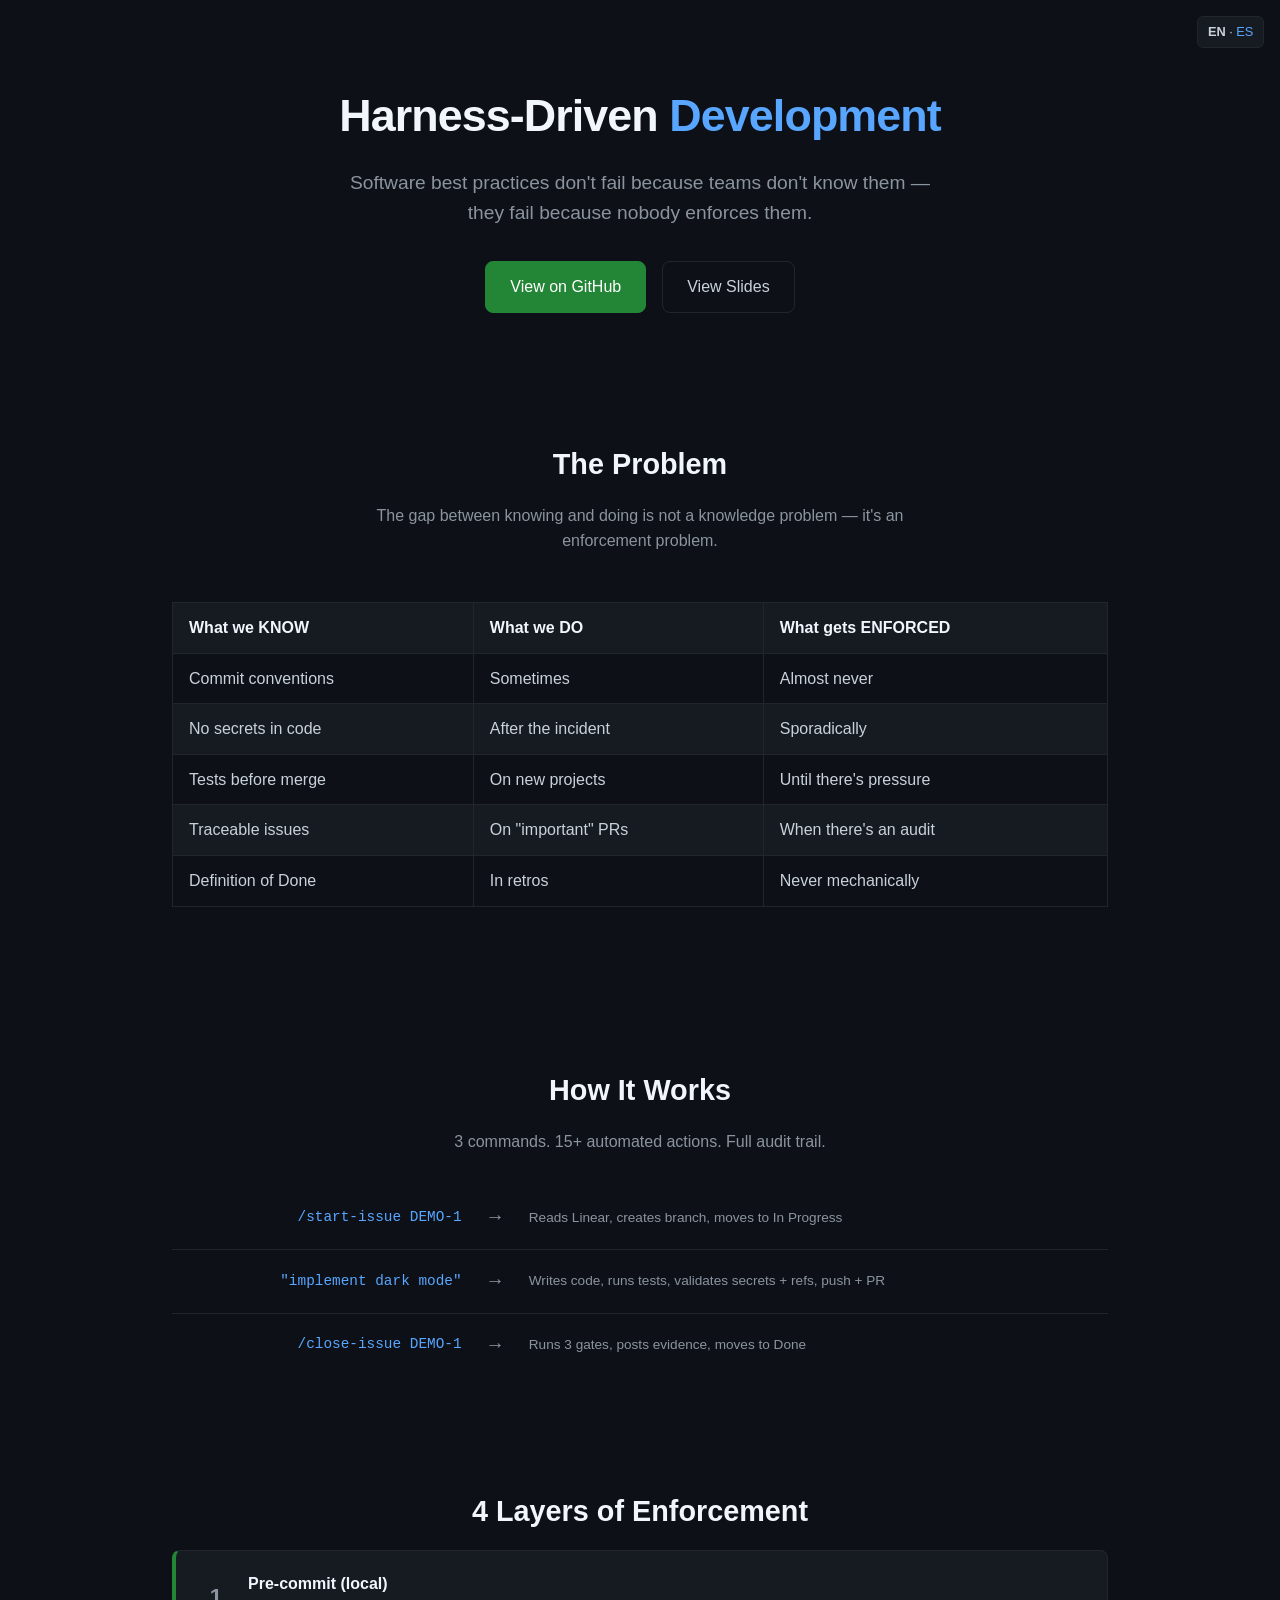
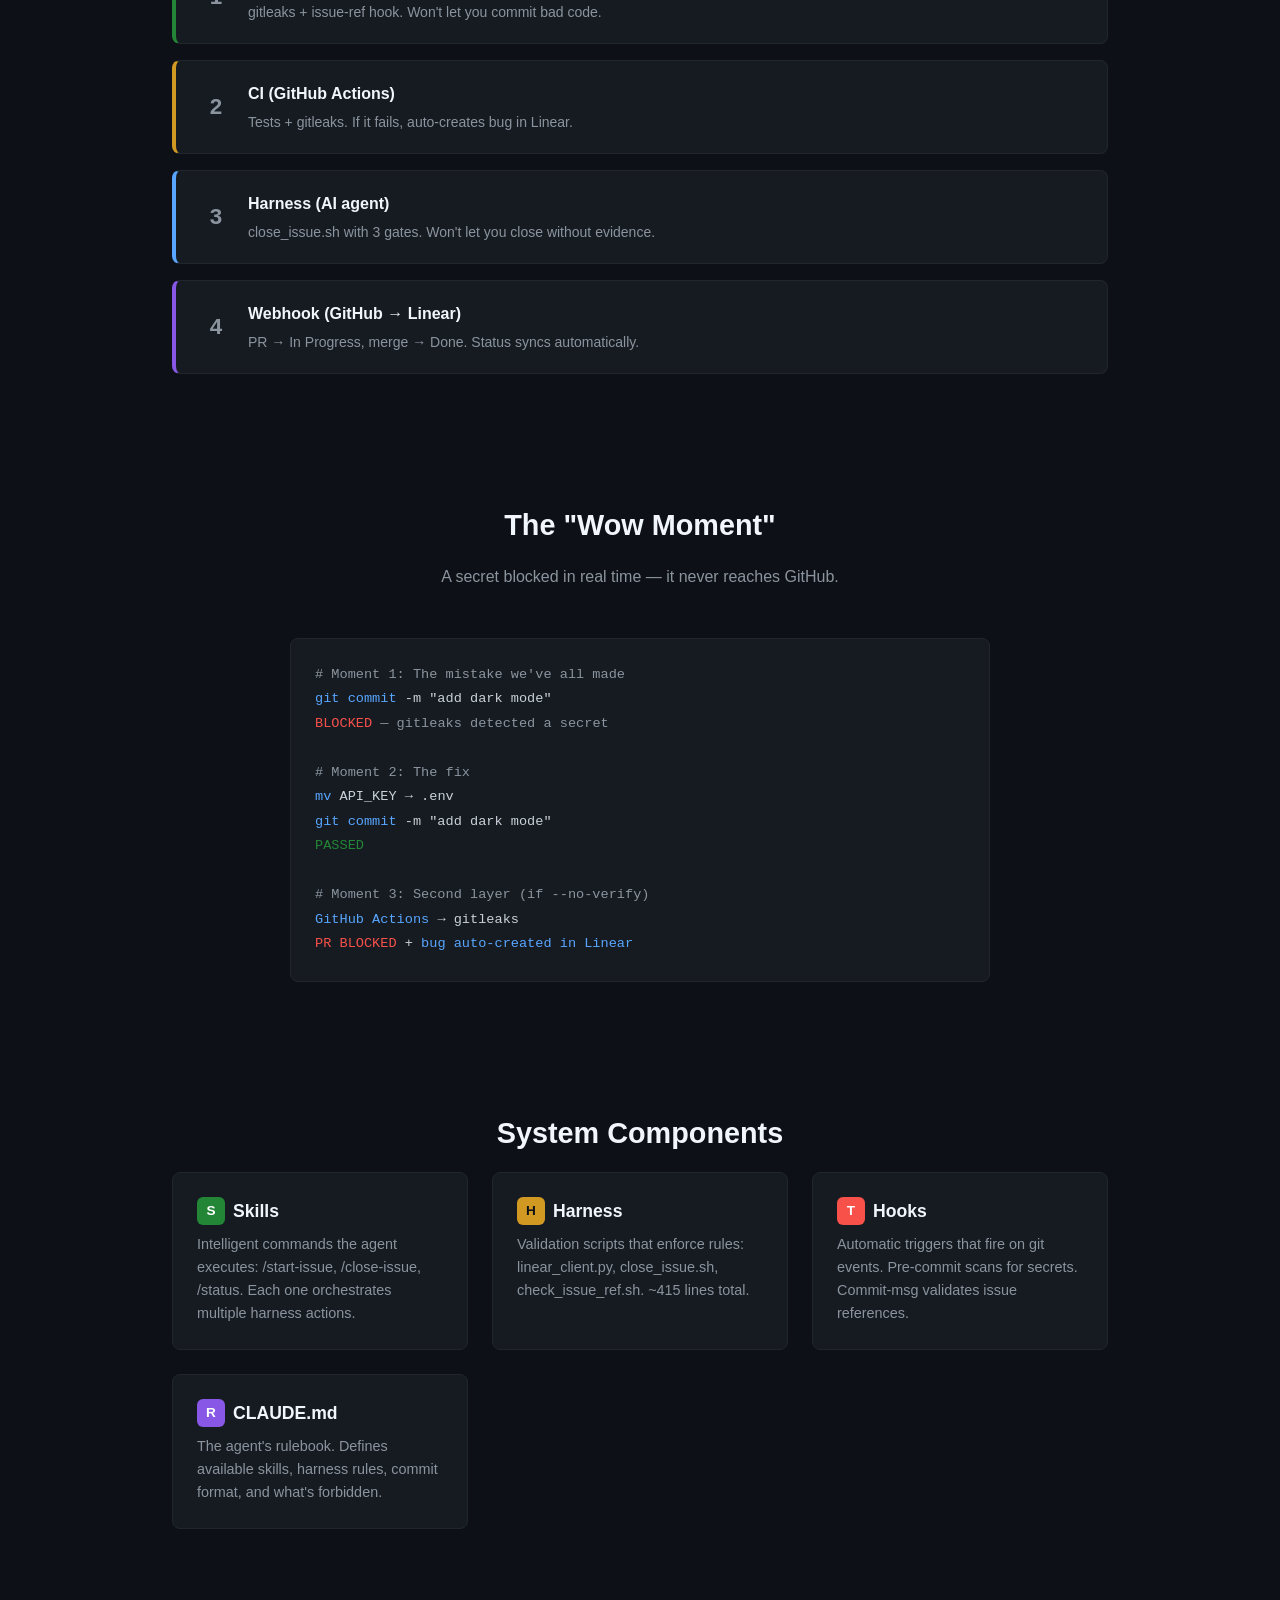
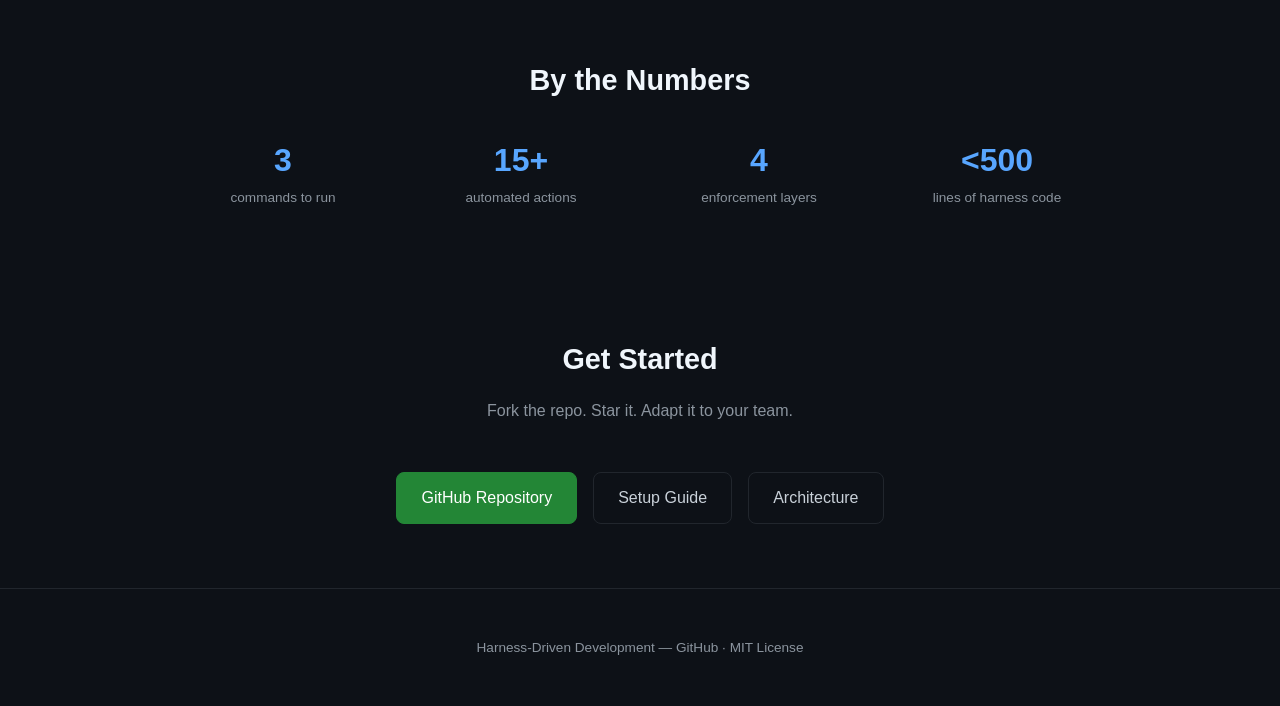
==== docs/index.html @ 063d1301 "fix: replace Spanglish "enforcea" with proper Spanish across all files Use "hace cumplir" instead of" ====
<!DOCTYPE html>
<html lang="en">
<head>
  <meta charset="UTF-8">
  <meta name="viewport" content="width=device-width, initial-scale=1.0">
  <title>Harness-Driven Development</title>
  <meta name="description" content="Software best practices don't fail because teams don't know them — they fail because nobody enforces them. An AI agent with a harness closes that gap.">
  <style>
    *, *::before, *::after { box-sizing: border-box; margin: 0; padding: 0; }

    :root {
      --bg: #0d1117;
      --bg-card: #161b22;
      --border: #21262d;
      --text: #c9d1d9;
      --text-muted: #8b949e;
      --heading: #f0f6fc;
      --accent: #58a6ff;
      --green: #238636;
      --red: #f85149;
      --yellow: #d29922;
      --purple: #8957e5;
    }

    body {
      font-family: -apple-system, BlinkMacSystemFont, "Segoe UI", Roboto, Helvetica, Arial, sans-serif;
      background: var(--bg);
      color: var(--text);
      line-height: 1.6;
    }

    a { color: var(--accent); text-decoration: none; }
    a:hover { text-decoration: underline; }

    /* ── Hero ── */
    .hero {
      text-align: center;
      padding: 5rem 2rem 4rem;
      max-width: 800px;
      margin: 0 auto;
    }

    .hero h1 {
      font-size: 2.8rem;
      font-weight: 700;
      color: var(--heading);
      margin-bottom: 1rem;
      letter-spacing: -0.02em;
    }

    .hero h1 span { color: var(--accent); }

    .hero .tagline {
      font-size: 1.2rem;
      color: var(--text-muted);
      max-width: 600px;
      margin: 0 auto 2rem;
    }

    .hero-buttons {
      display: flex;
      gap: 1rem;
      justify-content: center;
      flex-wrap: wrap;
    }

    .btn {
      display: inline-flex;
      align-items: center;
      gap: 0.5rem;
      padding: 0.75rem 1.5rem;
      border-radius: 8px;
      font-size: 1rem;
      font-weight: 500;
      transition: all 0.2s;
    }

    .btn-primary {
      background: var(--green);
      color: #fff;
      border: 1px solid var(--green);
    }

    .btn-primary:hover { background: #2ea043; text-decoration: none; }

    .btn-secondary {
      background: transparent;
      color: var(--text);
      border: 1px solid var(--border);
    }

    .btn-secondary:hover { border-color: var(--text-muted); text-decoration: none; }

    /* ── Sections ── */
    section {
      max-width: 1000px;
      margin: 0 auto;
      padding: 4rem 2rem;
    }

    section h2 {
      font-size: 1.8rem;
      color: var(--heading);
      margin-bottom: 1rem;
      text-align: center;
    }

    section .subtitle {
      text-align: center;
      color: var(--text-muted);
      margin-bottom: 3rem;
      max-width: 600px;
      margin-left: auto;
      margin-right: auto;
    }

    /* ── Problem Table ── */
    .problem-table {
      width: 100%;
      border-collapse: collapse;
      margin-bottom: 2rem;
    }

    .problem-table th, .problem-table td {
      padding: 0.75rem 1rem;
      border: 1px solid var(--border);
      text-align: left;
    }

    .problem-table th {
      background: var(--bg-card);
      color: var(--heading);
      font-weight: 600;
    }

    .problem-table tr:nth-child(even) { background: var(--bg-card); }

    .col-know { color: var(--green); }
    .col-do { color: var(--yellow); }
    .col-enforce { color: var(--red); }

    /* ── Cards Grid ── */
    .cards {
      display: grid;
      grid-template-columns: repeat(auto-fit, minmax(280px, 1fr));
      gap: 1.5rem;
    }

    .card {
      background: var(--bg-card);
      border: 1px solid var(--border);
      border-radius: 8px;
      padding: 1.5rem;
    }

    .card h3 {
      color: var(--heading);
      font-size: 1.1rem;
      margin-bottom: 0.5rem;
      display: flex;
      align-items: center;
      gap: 0.5rem;
    }

    .card p { color: var(--text-muted); font-size: 0.9rem; }

    .card-icon {
      width: 28px;
      height: 28px;
      border-radius: 6px;
      display: inline-flex;
      align-items: center;
      justify-content: center;
      font-size: 0.85rem;
      flex-shrink: 0;
    }

    /* ── Layers ── */
    .layers {
      display: flex;
      flex-direction: column;
      gap: 1rem;
    }

    .layer {
      background: var(--bg-card);
      border: 1px solid var(--border);
      border-radius: 8px;
      padding: 1.25rem 1.5rem;
      display: flex;
      align-items: center;
      gap: 1rem;
      border-left: 4px solid;
    }

    .layer:nth-child(1) { border-left-color: var(--green); }
    .layer:nth-child(2) { border-left-color: var(--yellow); }
    .layer:nth-child(3) { border-left-color: var(--accent); }
    .layer:nth-child(4) { border-left-color: var(--purple); }

    .layer-num {
      font-size: 1.4rem;
      font-weight: 700;
      color: var(--text-muted);
      width: 2rem;
      text-align: center;
      flex-shrink: 0;
    }

    .layer-content h3 { color: var(--heading); font-size: 1rem; margin-bottom: 0.25rem; }
    .layer-content p { color: var(--text-muted); font-size: 0.875rem; }

    /* ── Flow ── */
    .flow {
      display: grid;
      grid-template-columns: 1fr auto 2fr;
      gap: 0.5rem 1.5rem;
      align-items: center;
    }

    .flow-you {
      text-align: right;
      font-family: monospace;
      color: var(--accent);
      font-size: 0.9rem;
    }

    .flow-arrow { color: var(--text-muted); font-size: 1.2rem; }

    .flow-system {
      color: var(--text-muted);
      font-size: 0.85rem;
    }

    .flow-divider {
      grid-column: 1 / -1;
      border-top: 1px solid var(--border);
      margin: 0.5rem 0;
    }

    /* ── Code Block ── */
    .code-block {
      background: var(--bg-card);
      border: 1px solid var(--border);
      border-radius: 8px;
      padding: 1.5rem;
      font-family: "SFMono-Regular", Consolas, "Liberation Mono", Menlo, monospace;
      font-size: 0.85rem;
      overflow-x: auto;
      line-height: 1.8;
      max-width: 700px;
      margin: 0 auto;
    }

    .code-block .comment { color: var(--text-muted); }
    .code-block .pass { color: var(--green); }
    .code-block .fail { color: var(--red); }
    .code-block .cmd { color: var(--accent); }

    /* ── Stats ── */
    .stats {
      display: grid;
      grid-template-columns: repeat(auto-fit, minmax(150px, 1fr));
      gap: 1rem;
      text-align: center;
      margin-top: 2rem;
    }

    .stat-num { font-size: 2rem; font-weight: 700; color: var(--accent); }
    .stat-label { font-size: 0.85rem; color: var(--text-muted); }

    /* ── Footer ── */
    footer {
      text-align: center;
      padding: 3rem 2rem;
      border-top: 1px solid var(--border);
      color: var(--text-muted);
      font-size: 0.85rem;
    }

    footer a { color: var(--text-muted); }
    footer a:hover { color: var(--accent); }

    /* ── Responsive ── */
    @media (max-width: 768px) {
      .hero h1 { font-size: 2rem; }
      .flow { grid-template-columns: 1fr; gap: 0.25rem; }
      .flow-you { text-align: left; }
      .flow-arrow { display: none; }
    }

    /* ── Lang toggle ── */
    .lang-toggle {
      position: fixed;
      top: 1rem;
      right: 1rem;
      background: var(--bg-card);
      border: 1px solid var(--border);
      border-radius: 6px;
      padding: 0.3rem 0.6rem;
      font-size: 0.8rem;
      z-index: 100;
    }
  </style>
</head>
<body>

<div class="lang-toggle">
  <strong>EN</strong> · <a href="#" onclick="toggleLang(); return false;">ES</a>
</div>

<!-- ── Hero ── -->
<div class="hero">
  <h1>Harness-Driven <span>Development</span></h1>
  <p class="tagline" data-en="Software best practices don't fail because teams don't know them &mdash; they fail because nobody enforces them." data-es="Las buenas pr&aacute;cticas de software no fallan por falta de conocimiento &mdash; fallan por falta de enforcement.">
    Software best practices don't fail because teams don't know them &mdash; they fail because nobody enforces them.
  </p>
  <div class="hero-buttons">
    <a href="https://github.com/felirangelp/harness-driven-dev" class="btn btn-primary">
      View on GitHub
    </a>
    <a href="slides/" class="btn btn-secondary">
      View Slides
    </a>
  </div>
</div>

<!-- ── The Problem ── -->
<section>
  <h2 data-en="The Problem" data-es="El Problema">The Problem</h2>
  <p class="subtitle" data-en="The gap between knowing and doing is not a knowledge problem &mdash; it's an enforcement problem." data-es="El gap entre saber y hacer no es un problema de conocimiento &mdash; es un problema de enforcement.">
    The gap between knowing and doing is not a knowledge problem &mdash; it's an enforcement problem.
  </p>
  <table class="problem-table">
    <thead>
      <tr>
        <th class="col-know" data-en="What we KNOW" data-es="Lo que SABEMOS">What we KNOW</th>
        <th class="col-do" data-en="What we DO" data-es="Lo que HACEMOS">What we DO</th>
        <th class="col-enforce" data-en="What gets ENFORCED" data-es="Lo que se CUMPLE">What gets ENFORCED</th>
      </tr>
    </thead>
    <tbody>
      <tr>
        <td>Commit conventions</td>
        <td data-en="Sometimes" data-es="A veces">Sometimes</td>
        <td data-en="Almost never" data-es="Casi nunca">Almost never</td>
      </tr>
      <tr>
        <td>No secrets in code</td>
        <td data-en="After the incident" data-es="Despu&eacute;s del incidente">After the incident</td>
        <td data-en="Sporadically" data-es="Espor&aacute;dicamente">Sporadically</td>
      </tr>
      <tr>
        <td>Tests before merge</td>
        <td data-en="On new projects" data-es="En proyectos nuevos">On new projects</td>
        <td data-en="Until there's pressure" data-es="Hasta que hay presi&oacute;n">Until there's pressure</td>
      </tr>
      <tr>
        <td>Traceable issues</td>
        <td data-en='On "important" PRs' data-es='En PRs "importantes"'>On "important" PRs</td>
        <td data-en="When there's an audit" data-es="Cuando hay auditor&iacute;a">When there's an audit</td>
      </tr>
      <tr>
        <td>Definition of Done</td>
        <td data-en="In retros" data-es="En retros">In retros</td>
        <td data-en="Never mechanically" data-es="Nunca mec&aacute;nicamente">Never mechanically</td>
      </tr>
    </tbody>
  </table>
</section>

<!-- ── How It Works ── -->
<section>
  <h2 data-en="How It Works" data-es="C&oacute;mo Funciona">How It Works</h2>
  <p class="subtitle" data-en="3 commands. 15+ automated actions. Full audit trail." data-es="3 comandos. 15+ acciones autom&aacute;ticas. Audit trail completo.">
    3 commands. 15+ automated actions. Full audit trail.
  </p>
  <div class="flow">
    <div class="flow-you">/start-issue DEMO-1</div>
    <div class="flow-arrow">&rarr;</div>
    <div class="flow-system" data-en="Reads Linear, creates branch, moves to In Progress" data-es="Lee Linear, crea branch, mueve a In Progress">Reads Linear, creates branch, moves to In Progress</div>
    <div class="flow-divider"></div>
    <div class="flow-you">"implement dark mode"</div>
    <div class="flow-arrow">&rarr;</div>
    <div class="flow-system" data-en="Writes code, runs tests, validates secrets + refs, push + PR" data-es="Escribe c&oacute;digo, corre tests, valida secrets + refs, push + PR">Writes code, runs tests, validates secrets + refs, push + PR</div>
    <div class="flow-divider"></div>
    <div class="flow-you">/close-issue DEMO-1</div>
    <div class="flow-arrow">&rarr;</div>
    <div class="flow-system" data-en="Runs 3 gates, posts evidence, moves to Done" data-es="Corre 3 gates, posta evidencia, mueve a Done">Runs 3 gates, posts evidence, moves to Done</div>
  </div>
</section>

<!-- ── 4 Layers ── -->
<section>
  <h2 data-en="4 Layers of Enforcement" data-es="4 Capas de Enforcement">4 Layers of Enforcement</h2>
  <div class="layers">
    <div class="layer">
      <div class="layer-num">1</div>
      <div class="layer-content">
        <h3 data-en="Pre-commit (local)" data-es="Pre-commit (local)">Pre-commit (local)</h3>
        <p data-en="gitleaks + issue-ref hook. Won't let you commit bad code." data-es="gitleaks + issue-ref hook. No te deja commitear mal.">gitleaks + issue-ref hook. Won't let you commit bad code.</p>
      </div>
    </div>
    <div class="layer">
      <div class="layer-num">2</div>
      <div class="layer-content">
        <h3 data-en="CI (GitHub Actions)" data-es="CI (GitHub Actions)">CI (GitHub Actions)</h3>
        <p data-en="Tests + gitleaks. If it fails, auto-creates bug in Linear." data-es="Tests + gitleaks. Si falla, auto-crea bug en Linear.">Tests + gitleaks. If it fails, auto-creates bug in Linear.</p>
      </div>
    </div>
    <div class="layer">
      <div class="layer-num">3</div>
      <div class="layer-content">
        <h3 data-en="Harness (AI agent)" data-es="Harness (agente IA)">Harness (AI agent)</h3>
        <p data-en="close_issue.sh with 3 gates. Won't let you close without evidence." data-es="close_issue.sh con 3 gates. No te deja cerrar sin evidencia.">close_issue.sh with 3 gates. Won't let you close without evidence.</p>
      </div>
    </div>
    <div class="layer">
      <div class="layer-num">4</div>
      <div class="layer-content">
        <h3 data-en="Webhook (GitHub &rarr; Linear)" data-es="Webhook (GitHub &rarr; Linear)">Webhook (GitHub &rarr; Linear)</h3>
        <p data-en="PR &rarr; In Progress, merge &rarr; Done. Status syncs automatically." data-es="PR &rarr; In Progress, merge &rarr; Done. El estado se sincroniza solo.">PR &rarr; In Progress, merge &rarr; Done. Status syncs automatically.</p>
      </div>
    </div>
  </div>
</section>

<!-- ── The Wow Moment ── -->
<section>
  <h2 data-en='The "Wow Moment"' data-es='El "Momento Wow"'>The "Wow Moment"</h2>
  <p class="subtitle" data-en="A secret blocked in real time &mdash; it never reaches GitHub." data-es="Un secret bloqueado en tiempo real &mdash; nunca llega a GitHub.">
    A secret blocked in real time &mdash; it never reaches GitHub.
  </p>
  <div class="code-block">
    <span class="comment" data-en="# Moment 1: The mistake we've all made" data-es="# Momento 1: El error que todos hemos cometido"># Moment 1: The mistake we've all made</span><br>
    <span class="cmd">git commit</span> -m "add dark mode"<br>
    <span class="fail">BLOCKED</span> <span class="comment" data-en="— gitleaks detected a secret" data-es="— gitleaks detect&oacute; un secret">&mdash; gitleaks detected a secret</span><br><br>

    <span class="comment" data-en="# Moment 2: The fix" data-es="# Momento 2: La correcci&oacute;n"># Moment 2: The fix</span><br>
    <span class="cmd">mv</span> API_KEY &rarr; .env<br>
    <span class="cmd">git commit</span> -m "add dark mode"<br>
    <span class="pass">PASSED</span><br><br>

    <span class="comment" data-en="# Moment 3: Second layer (if --no-verify)" data-es="# Momento 3: Segunda capa (si --no-verify)"># Moment 3: Second layer (if --no-verify)</span><br>
    <span class="cmd">GitHub Actions</span> &rarr; gitleaks<br>
    <span class="fail">PR BLOCKED</span> + <span class="cmd" data-en="bug auto-created in Linear" data-es="bug auto-creado en Linear">bug auto-created in Linear</span>
  </div>
</section>

<!-- ── Components ── -->
<section>
  <h2 data-en="System Components" data-es="Componentes del Sistema">System Components</h2>
  <div class="cards">
    <div class="card">
      <h3><span class="card-icon" style="background:var(--green);color:#fff;">S</span> Skills</h3>
      <p data-en="Intelligent commands the agent executes: /start-issue, /close-issue, /status. Each one orchestrates multiple harness actions." data-es="Comandos inteligentes que el agente ejecuta: /start-issue, /close-issue, /status. Cada uno orquesta m&uacute;ltiples acciones del harness.">Intelligent commands the agent executes: /start-issue, /close-issue, /status. Each one orchestrates multiple harness actions.</p>
    </div>
    <div class="card">
      <h3><span class="card-icon" style="background:var(--yellow);color:#0d1117;">H</span> Harness</h3>
      <p data-en="Validation scripts that enforce rules: linear_client.py, close_issue.sh, check_issue_ref.sh. ~415 lines total." data-es="Scripts de validaci&oacute;n que hacen cumplir reglas: linear_client.py, close_issue.sh, check_issue_ref.sh. ~415 l&iacute;neas en total.">Validation scripts that enforce rules: linear_client.py, close_issue.sh, check_issue_ref.sh. ~415 lines total.</p>
    </div>
    <div class="card">
      <h3><span class="card-icon" style="background:var(--red);color:#fff;">T</span> Hooks</h3>
      <p data-en="Automatic triggers that fire on git events. Pre-commit scans for secrets. Commit-msg validates issue references." data-es="Triggers autom&aacute;ticos que se disparan en eventos de git. Pre-commit escanea secrets. Commit-msg valida referencias a issues.">Automatic triggers that fire on git events. Pre-commit scans for secrets. Commit-msg validates issue references.</p>
    </div>
    <div class="card">
      <h3><span class="card-icon" style="background:var(--purple);color:#fff;">R</span> CLAUDE.md</h3>
      <p data-en="The agent's rulebook. Defines available skills, harness rules, commit format, and what's forbidden." data-es="El libro de reglas del agente. Define skills disponibles, reglas del harness, formato de commits, y lo que est&aacute; prohibido.">The agent's rulebook. Defines available skills, harness rules, commit format, and what's forbidden.</p>
    </div>
  </div>
</section>

<!-- ── Stats ── -->
<section>
  <h2 data-en="By the Numbers" data-es="En N&uacute;meros">By the Numbers</h2>
  <div class="stats">
    <div>
      <div class="stat-num">3</div>
      <div class="stat-label" data-en="commands to run" data-es="comandos a ejecutar">commands to run</div>
    </div>
    <div>
      <div class="stat-num">15+</div>
      <div class="stat-label" data-en="automated actions" data-es="acciones autom&aacute;ticas">automated actions</div>
    </div>
    <div>
      <div class="stat-num">4</div>
      <div class="stat-label" data-en="enforcement layers" data-es="capas de enforcement">enforcement layers</div>
    </div>
    <div>
      <div class="stat-num">&lt;500</div>
      <div class="stat-label" data-en="lines of harness code" data-es="l&iacute;neas de c&oacute;digo del harness">lines of harness code</div>
    </div>
  </div>
</section>

<!-- ── CTA ── -->
<section style="text-align:center;">
  <h2 data-en="Get Started" data-es="Empieza Ya">Get Started</h2>
  <p class="subtitle" data-en="Fork the repo. Star it. Adapt it to your team." data-es="Fork el repo. Dale star. Ad&aacute;ptalo a tu equipo.">
    Fork the repo. Star it. Adapt it to your team.
  </p>
  <div class="hero-buttons">
    <a href="https://github.com/felirangelp/harness-driven-dev" class="btn btn-primary">
      GitHub Repository
    </a>
    <a href="https://github.com/felirangelp/harness-driven-dev/blob/main/docs/setup-guide.md" class="btn btn-secondary" data-en="Setup Guide" data-es="Gu&iacute;a de Setup">
      Setup Guide
    </a>
    <a href="https://github.com/felirangelp/harness-driven-dev/blob/main/docs/architecture.md" class="btn btn-secondary" data-en="Architecture" data-es="Arquitectura">
      Architecture
    </a>
  </div>
</section>

<footer>
  <p>
    Harness-Driven Development &mdash;
    <a href="https://github.com/felirangelp/harness-driven-dev">GitHub</a> &middot;
    <a href="https://github.com/felirangelp/harness-driven-dev/blob/main/LICENSE">MIT License</a>
  </p>
</footer>

<script>
  let currentLang = 'en';

  function toggleLang() {
    currentLang = currentLang === 'en' ? 'es' : 'en';
    const otherLang = currentLang === 'en' ? 'es' : 'en';

    document.querySelectorAll('[data-' + currentLang + ']').forEach(function(el) {
      if (el.tagName === 'A' && el.dataset[currentLang]) {
        el.textContent = el.dataset[currentLang];
      } else if (el.dataset[currentLang]) {
        el.innerHTML = el.dataset[currentLang];
      }
    });

    var toggle = document.querySelector('.lang-toggle');
    if (currentLang === 'en') {
      toggle.innerHTML = '<strong>EN</strong> · <a href="#" onclick="toggleLang(); return false;">ES</a>';
    } else {
      toggle.innerHTML = '<a href="#" onclick="toggleLang(); return false;">EN</a> · <strong>ES</strong>';
    }
  }
</script>

</body>
</html>
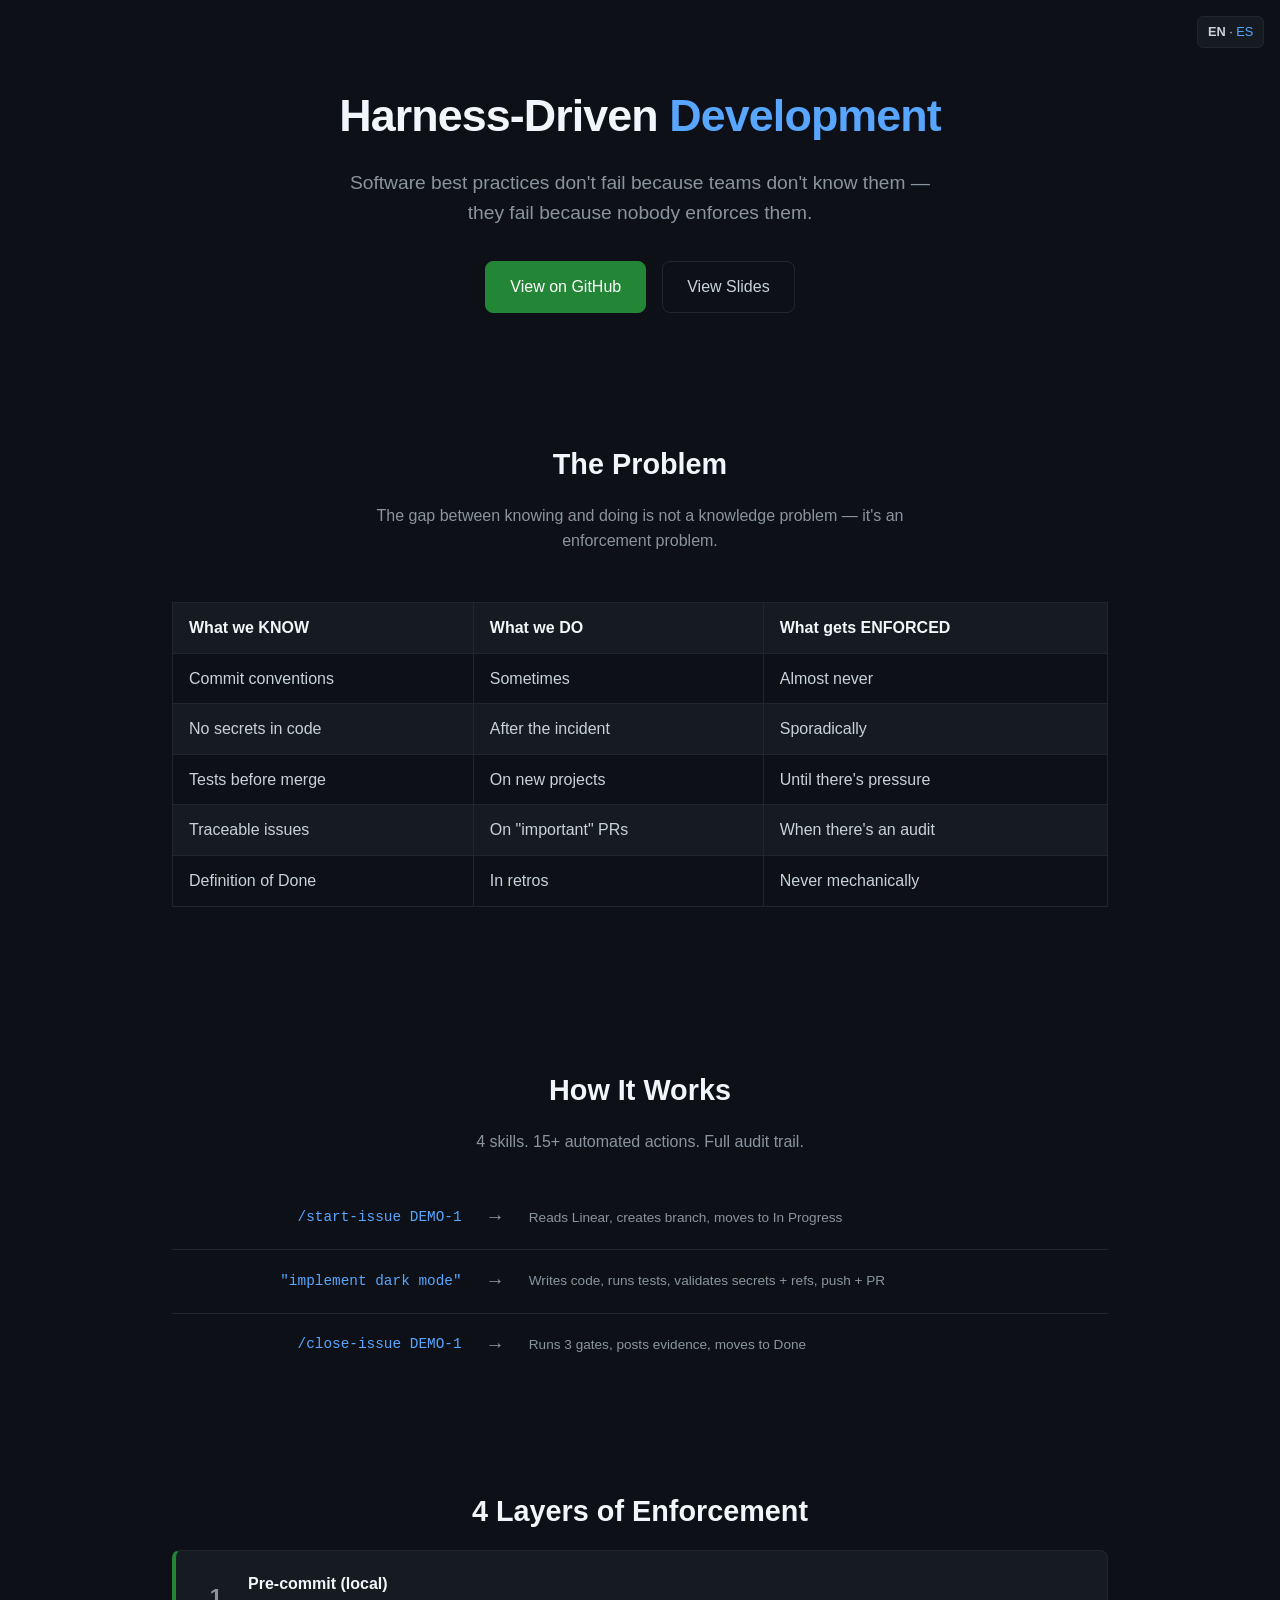
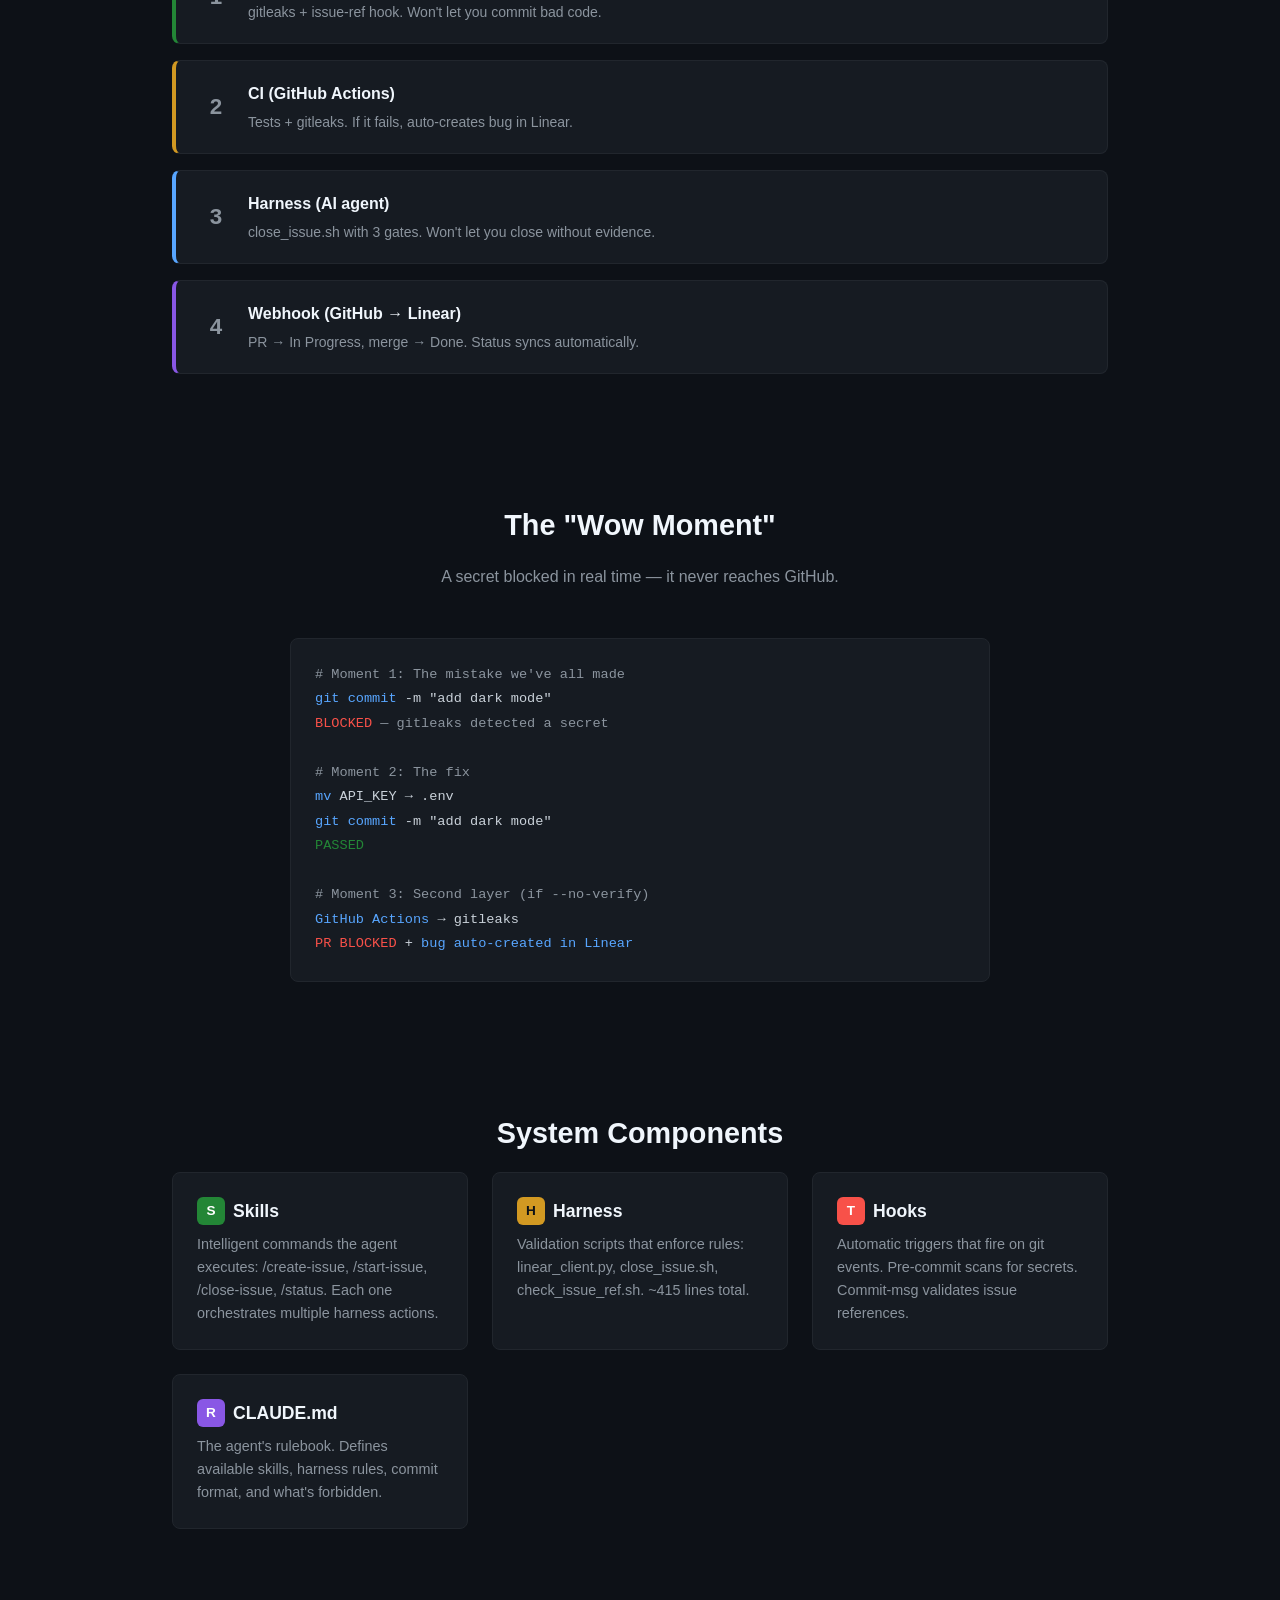
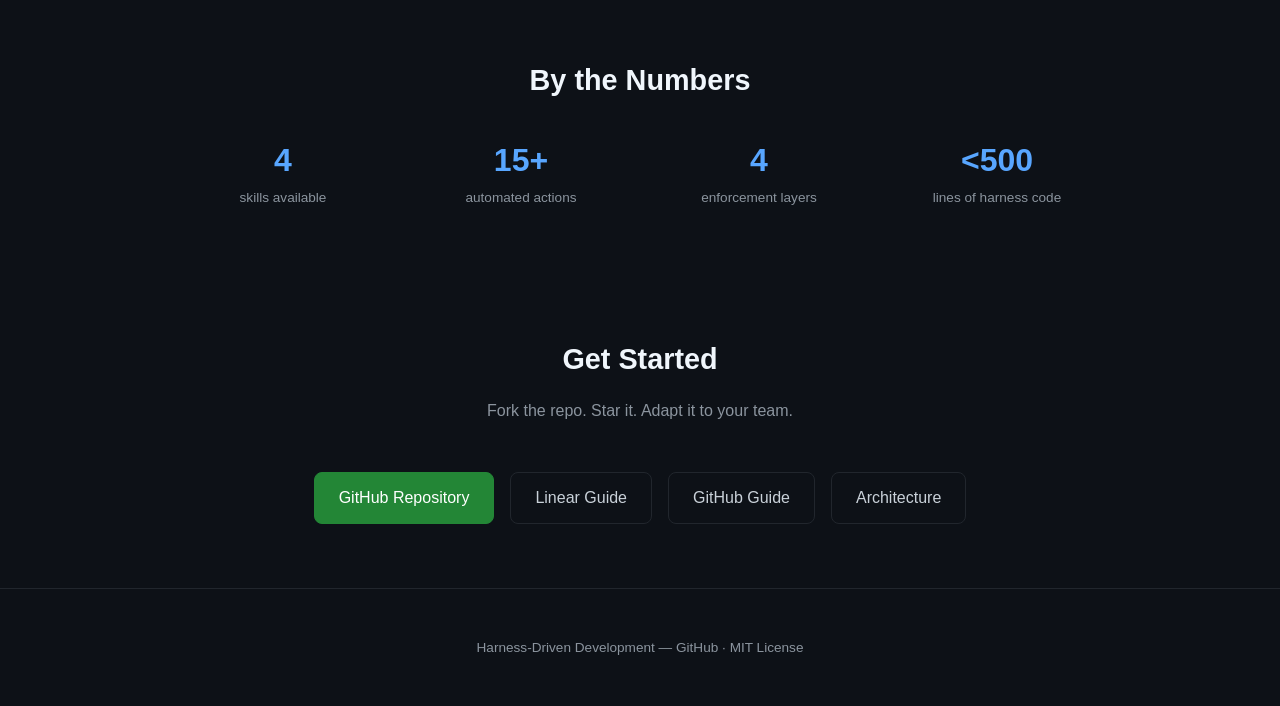
==== commit 6882915d: "docs: update all references from 3 skills to 4 skills (/create-issue) Updated files: - setup-guide.m" ====
--- a/docs/index.html
+++ b/docs/index.html
@@ -372,8 +372,8 @@
 <!-- ── How It Works ── -->
 <section>
   <h2 data-en="How It Works" data-es="C&oacute;mo Funciona">How It Works</h2>
-  <p class="subtitle" data-en="3 commands. 15+ automated actions. Full audit trail." data-es="3 comandos. 15+ acciones autom&aacute;ticas. Audit trail completo.">
-    3 commands. 15+ automated actions. Full audit trail.
+  <p class="subtitle" data-en="4 skills. 15+ automated actions. Full audit trail." data-es="4 skills. 15+ acciones autom&aacute;ticas. Audit trail completo.">
+    4 skills. 15+ automated actions. Full audit trail.
   </p>
   <div class="flow">
     <div class="flow-you">/start-issue DEMO-1</div>
@@ -453,7 +453,7 @@
   <div class="cards">
     <div class="card">
       <h3><span class="card-icon" style="background:var(--green);color:#fff;">S</span> Skills</h3>
-      <p data-en="Intelligent commands the agent executes: /start-issue, /close-issue, /status. Each one orchestrates multiple harness actions." data-es="Comandos inteligentes que el agente ejecuta: /start-issue, /close-issue, /status. Cada uno orquesta m&uacute;ltiples acciones del harness.">Intelligent commands the agent executes: /start-issue, /close-issue, /status. Each one orchestrates multiple harness actions.</p>
+      <p data-en="Intelligent commands the agent executes: /create-issue, /start-issue, /close-issue, /status. Each one orchestrates multiple harness actions." data-es="Comandos inteligentes que el agente ejecuta: /create-issue, /start-issue, /close-issue, /status. Cada uno orquesta m&uacute;ltiples acciones del harness.">Intelligent commands the agent executes: /create-issue, /start-issue, /close-issue, /status. Each one orchestrates multiple harness actions.</p>
     </div>
     <div class="card">
       <h3><span class="card-icon" style="background:var(--yellow);color:#0d1117;">H</span> Harness</h3>
@@ -475,8 +475,8 @@
   <h2 data-en="By the Numbers" data-es="En N&uacute;meros">By the Numbers</h2>
   <div class="stats">
     <div>
-      <div class="stat-num">3</div>
-      <div class="stat-label" data-en="commands to run" data-es="comandos a ejecutar">commands to run</div>
+      <div class="stat-num">4</div>
+      <div class="stat-label" data-en="skills available" data-es="skills disponibles">skills available</div>
     </div>
     <div>
       <div class="stat-num">15+</div>
@@ -503,8 +503,11 @@
     <a href="https://github.com/felirangelp/harness-driven-dev" class="btn btn-primary">
       GitHub Repository
     </a>
-    <a href="https://github.com/felirangelp/harness-driven-dev/blob/main/docs/setup-guide.md" class="btn btn-secondary" data-en="Setup Guide" data-es="Gu&iacute;a de Setup">
-      Setup Guide
+    <a href="https://github.com/felirangelp/harness-driven-dev/blob/main/docs/guide-linear.md" class="btn btn-secondary" data-en="Linear Guide" data-es="Gu&iacute;a Linear">
+      Linear Guide
+    </a>
+    <a href="https://github.com/felirangelp/harness-driven-dev/blob/main/docs/guide-github.md" class="btn btn-secondary" data-en="GitHub Guide" data-es="Gu&iacute;a GitHub">
+      GitHub Guide
     </a>
     <a href="https://github.com/felirangelp/harness-driven-dev/blob/main/docs/architecture.md" class="btn btn-secondary" data-en="Architecture" data-es="Arquitectura">
       Architecture
